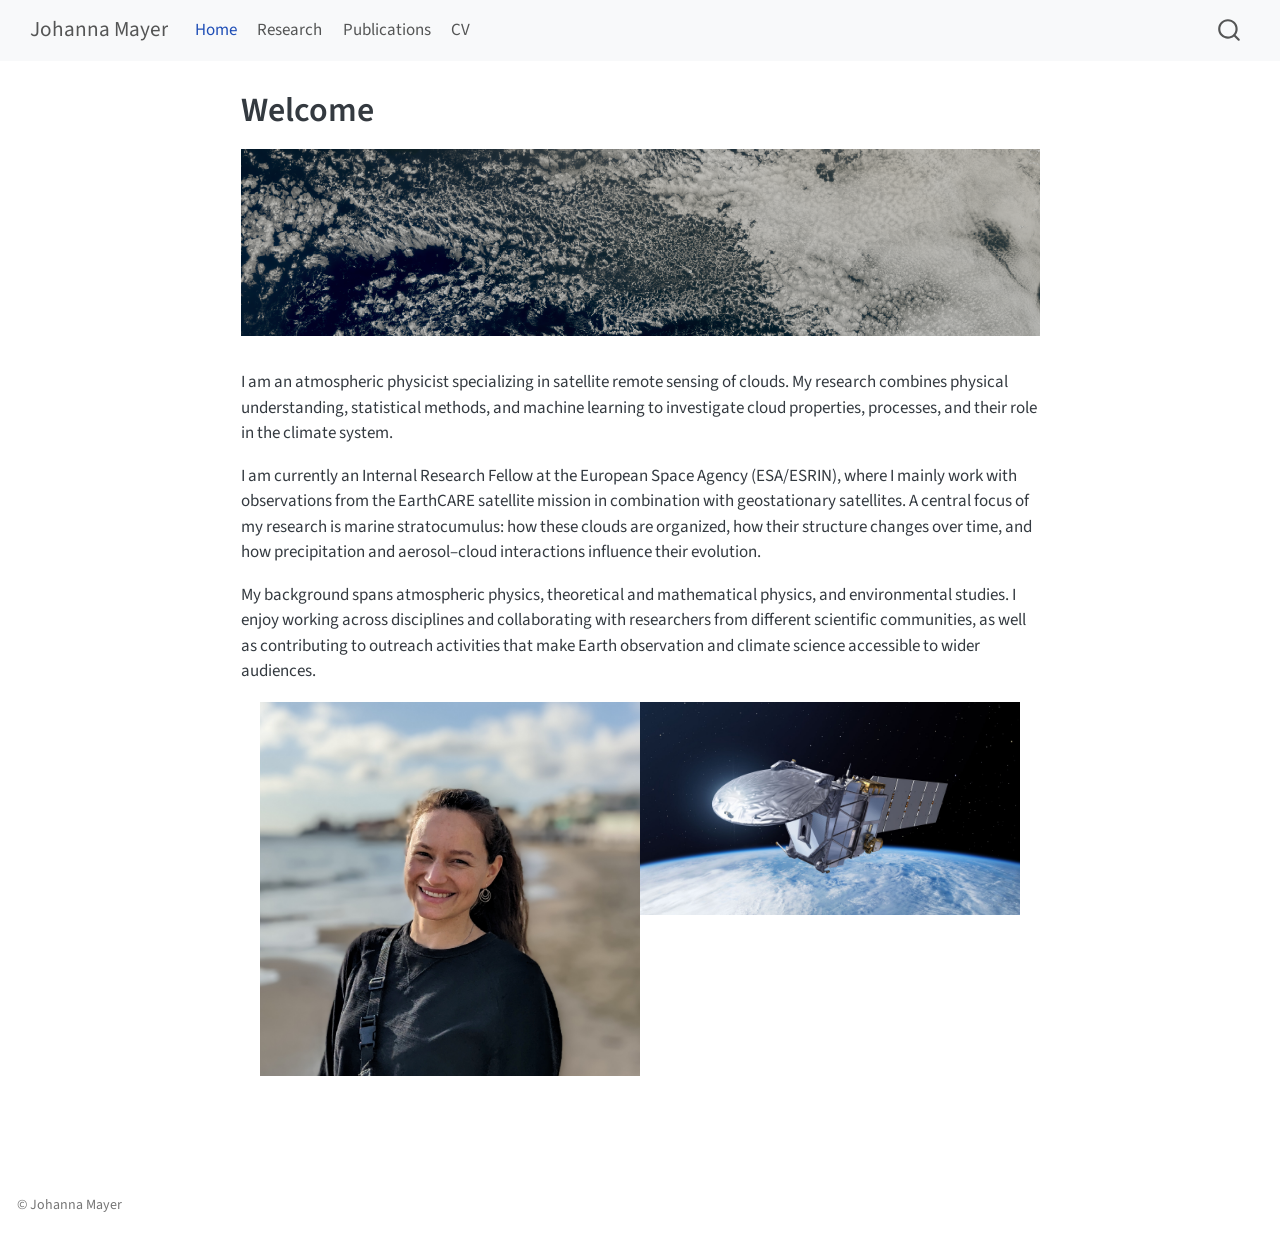
==== index.html @ 7d56ac1e "Built site for gh-pages" ====
<!DOCTYPE html>
<html xmlns="http://www.w3.org/1999/xhtml" lang="en" xml:lang="en"><head>

<meta charset="utf-8">
<meta name="generator" content="quarto-1.11.9">

<meta name="viewport" content="width=device-width, initial-scale=1.0, user-scalable=yes">


<title>Welcome – Johanna Mayer</title>
<style>
/* Default styles provided by pandoc.
** See https://pandoc.org/MANUAL.html#variables-for-html for config info.
*/
span.smallcaps{font-variant: small-caps;}
div.columns{display: flex; gap: 1.5em;}
div.column{flex: auto;}
@media screen {
div.columns{gap: min(4vw, 1.5em);}
div.column{overflow-x: auto;}
}
div.hanging-indent{margin-left: 1.5em; text-indent: -1.5em;}
ul.task-list{list-style: none;}
ul.task-list li input[type="checkbox"] {
  width: 0.8em;
  margin: 0 0.8em 0.2em -1em; /* quarto-specific, see https://github.com/quarto-dev/quarto-cli/issues/4556 */ 
  vertical-align: middle;
}
</style>


<script src="site_libs/quarto-nav/quarto-nav.js"></script>
<script src="site_libs/quarto-nav/headroom.min.js"></script>
<script src="site_libs/clipboard/clipboard.min.js"></script>
<script src="site_libs/quarto-search/autocomplete.umd.js"></script>
<script src="site_libs/quarto-search/fuse.min.js"></script>
<script src="site_libs/quarto-search/quarto-search.js"></script>
<meta name="quarto:offset" content="./">
<script src="site_libs/quarto-html/quarto.js" type="module"></script>
<script src="site_libs/quarto-html/tabsets/tabsets.js" type="module"></script>
<script src="site_libs/quarto-html/scrollable-regions/scrollable-regions.js" type="module"></script>
<script src="site_libs/quarto-html/popper.min.js"></script>
<script src="site_libs/quarto-html/tippy.umd.min.js"></script>
<script src="site_libs/quarto-html/anchor.min.js"></script>
<link href="site_libs/quarto-html/tippy.css" rel="stylesheet">
<link href="site_libs/quarto-html/quarto-syntax-highlighting-63b5708e65d6cd79cd7618c58d0c21e7.css" rel="stylesheet" id="quarto-text-highlighting-styles">
<script src="site_libs/bootstrap/bootstrap.min.js"></script>
<link href="site_libs/bootstrap/bootstrap-icons.css" rel="stylesheet">
<link href="site_libs/bootstrap/bootstrap-9c98f21c26e62cbdfc45883b480c3e02.min.css" rel="stylesheet" append-hash="true" id="quarto-bootstrap" data-mode="light">
<script id="quarto-search-options" type="application/json">{
  "location": "navbar",
  "copy-button": false,
  "collapse-after": 3,
  "panel-placement": "end",
  "type": "overlay",
  "limit": 50,
  "keyboard-shortcut": [
    "f",
    "/",
    "s"
  ],
  "show-item-context": false,
  "language": {
    "search-no-results-text": "No results",
    "search-matching-documents-text": "matching documents",
    "search-copy-link-title": "Copy link to search",
    "search-hide-matches-text": "Hide additional matches",
    "search-more-match-text": "more match in this document",
    "search-more-matches-text": "more matches in this document",
    "search-clear-button-title": "Clear",
    "search-text-placeholder": "",
    "search-detached-cancel-button-title": "Cancel",
    "search-submit-button-title": "Submit",
    "search-label": "Search"
  }
}</script>


</head>

<body class="nav-fixed fullcontent quarto-light"><a id="quarto-skip-link" class="visually-hidden-focusable" href="#quarto-document-content">Skip to main content</a>

<div id="quarto-search-results"></div>
  <header id="quarto-header" class="headroom fixed-top">
    <nav class="navbar navbar-expand-lg " data-bs-theme="dark" aria-label="Site">
      <div class="navbar-container container-fluid">
      <div class="navbar-brand-container mx-auto">
    <a class="navbar-brand" href="./index.html">
    <span class="navbar-title">Johanna Mayer</span>
    </a>
  </div>
          <button class="navbar-toggler" type="button" data-bs-toggle="collapse" data-bs-target="#navbarCollapse" aria-controls="navbarCollapse" aria-expanded="false" aria-label="Toggle navigation" onclick="if (window.quartoToggleHeadroom) { window.quartoToggleHeadroom(); }">
  <span class="navbar-toggler-icon"></span>
</button>
          <div class="collapse navbar-collapse" id="navbarCollapse">
            <ul class="navbar-nav navbar-nav-scroll me-auto">
  <li class="nav-item">
    <a class="nav-link active" href="./index.html" aria-current="page"> 
<span class="menu-text">Home</span></a>
  </li>  
  <li class="nav-item">
    <a class="nav-link" href="./research.html"> 
<span class="menu-text">Research</span></a>
  </li>  
  <li class="nav-item">
    <a class="nav-link" href="./publications.html"> 
<span class="menu-text">Publications</span></a>
  </li>  
  <li class="nav-item">
    <a class="nav-link" href="./cv.html"> 
<span class="menu-text">CV</span></a>
  </li>  
</ul>
          </div> <!-- /navcollapse -->
            <div class="quarto-navbar-tools">
</div>
            <div id="quarto-search" class="" title="Search"></div>
      </div> <!-- /container-fluid -->
    </nav>
</header>
<!-- content -->
<div id="quarto-content" class="quarto-container page-columns page-rows-contents page-layout-article page-navbar">
<!-- sidebar -->
<!-- margin-sidebar -->
    
<!-- main -->
<main class="content" id="quarto-document-content" tabindex="-1">

<header id="title-block-header" class="quarto-title-block default">
<div class="quarto-title">
<h1 class="title">Welcome</h1>
</div>



<div class="quarto-title-meta">

    
  
    
  </div>
  


</header>


<div class="quarto-figure quarto-figure-right">
<figure class="figure">
<p><img src="images/MTG_2026-09-02T1400_cropped.png" class="img-fluid quarto-figure quarto-figure-right figure-img" style="width:100.0%"></p>
</figure>
</div>
<p>I am an atmospheric physicist specializing in satellite remote sensing of clouds. My research combines physical understanding, statistical methods, and machine learning to investigate cloud properties, processes, and their role in the climate system.</p>
<p>I am currently an Internal Research Fellow at the European Space Agency (ESA/ESRIN), where I mainly work with observations from the EarthCARE satellite mission in combination with geostationary satellites. A central focus of my research is marine stratocumulus: how these clouds are organized, how their structure changes over time, and how precipitation and aerosol–cloud interactions influence their evolution.</p>
<p>My background spans atmospheric physics, theoretical and mathematical physics, and environmental studies. I enjoy working across disciplines and collaborating with researchers from different scientific communities, as well as contributing to outreach activities that make Earth observation and climate science accessible to wider audiences.</p>
<div class="columns">
<div class="column" style="width:50%;">
<div class="quarto-figure quarto-figure-right">
<figure class="figure">
<p><img src="images/foto_3.png" class="img-fluid quarto-figure quarto-figure-right figure-img" style="width:95.0%"></p>
</figure>
</div>
</div><div class="column" style="width:50%;">
<div class="quarto-figure quarto-figure-left">
<figure class="figure">
<p><img src="images/EarthCARE2.png" class="img-fluid quarto-figure quarto-figure-left figure-img" style="width:95.0%"></p>
</figure>
</div>
</div>
</div>



</main> <!-- /main -->
<script id="quarto-html-after-body" type="application/javascript">
  window.document.addEventListener("DOMContentLoaded", function (event) {
    const icon = "";
    const anchorJS = new window.AnchorJS();
    anchorJS.options = {
      placement: 'right',
      icon: icon
    };
    anchorJS.add('.anchored');
    const isCodeAnnotation = (el) => {
      for (const clz of el.classList) {
        if (clz.startsWith('code-annotation-')) {                     
          return true;
        }
      }
      return false;
    }
    const onCopySuccess = function(e) {
      // button target
      const button = e.trigger;
      // don't keep focus
      button.blur();
      // flash "checked"
      button.classList.add('code-copy-button-checked');
      var currentTitle = button.getAttribute("title");
      button.setAttribute("title", "Copied!");
      let tooltip;
      if (window.bootstrap) {
        button.setAttribute("data-bs-toggle", "tooltip");
        button.setAttribute("data-bs-placement", "left");
        button.setAttribute("data-bs-title", "Copied!");
        tooltip = new bootstrap.Tooltip(button, 
          { trigger: "manual", 
            customClass: "code-copy-button-tooltip",
            offset: [0, -8]});
        tooltip.show();    
      }
      setTimeout(function() {
        if (tooltip) {
          tooltip.hide();
          button.removeAttribute("data-bs-title");
          button.removeAttribute("data-bs-toggle");
          button.removeAttribute("data-bs-placement");
        }
        button.setAttribute("title", currentTitle);
        button.classList.remove('code-copy-button-checked');
      }, 1000);
      // clear code selection
      e.clearSelection();
    }
    const getTextToCopy = function(trigger) {
      const outerScaffold = trigger.parentElement.cloneNode(true);
      const codeEl = outerScaffold.querySelector('code');
      for (const childEl of codeEl.children) {
        if (isCodeAnnotation(childEl)) {
          childEl.remove();
        }
      }
      return codeEl.innerText;
    }
    const clipboard = new window.ClipboardJS('.code-copy-button:not([data-in-quarto-modal])', {
      text: getTextToCopy
    });
    clipboard.on('success', onCopySuccess);
    if (window.document.getElementById('quarto-embedded-source-code-modal')) {
      const clipboardModal = new window.ClipboardJS('.code-copy-button[data-in-quarto-modal]', {
        text: getTextToCopy,
        container: window.document.getElementById('quarto-embedded-source-code-modal')
      });
      clipboardModal.on('success', onCopySuccess);
    }
      var localhostRegex = new RegExp(/^(?:http|https):\/\/localhost\:?[0-9]*\//);
      var mailtoRegex = new RegExp(/^mailto:/);
        var filterRegex = new RegExp("https:\/\/johanna-mayer\.github\.io\/johanna-mayer\/");
      var isInternal = (href) => {
          return filterRegex.test(href) || localhostRegex.test(href) || mailtoRegex.test(href);
      }
      // Inspect non-navigation links and adorn them if external
      window.quartoDecorateExternalLinks = function (root) {
     var links = (root || window.document).querySelectorAll('a[href]:not(.nav-link):not(.navbar-brand):not(.toc-action):not(.sidebar-link):not(.sidebar-item-toggle):not(.pagination-link):not(.no-external):not([aria-hidden]):not(.dropdown-item):not(.quarto-navigation-tool):not(.about-link)');
      for (var i=0; i<links.length; i++) {
        const link = links[i];
        if (!isInternal(link.href)) {
          // undo the damage that might have been done by quarto-nav.js in the case of
          // links that we want to consider external
          if (link.dataset.originalHref !== undefined) {
            link.href = link.dataset.originalHref;
          }
          if (!link.classList.contains('no-external-icon')) {
          }
        }
      }
      };
      window.quartoDecorateExternalLinks(window.document);
    // Esc closes the popup (WCAG 1.4.13) and focus leaving both trigger and
    // popup closes it (WCAG 2.4.11); tippy handles neither for interactive popups.
    const hideOnEscAndFocusOut = {
      name: 'hideOnEscAndFocusOut',
      defaultValue: true,
      fn(instance) {
        const dismiss = () => {
          // A show scheduled by the trigger delay would otherwise reopen it
          instance.clearDelayTimeouts();
          instance.hide();
        };
        const onKeyDown = (event) => {
          if (event.key !== 'Escape') {
            return;
          }
          // Keep Esc from also reaching page handlers (e.g. reveal.js overview),
          // except an open reveal.js slide menu, which Esc should close too.
          // The menu handles keys only when its keyboard option is on.
          const menuHandlesEsc = window.Reveal?.getPlugin?.('menu')?.isOpen() &&
            window.Reveal.getConfig().menu?.keyboard !== false;
          if (!menuHandlesEsc) {
            event.stopPropagation();
          }
          if (instance.popper.contains(window.document.activeElement)) {
            // Disabled while refocusing so the focus trigger does not reopen it
            instance.disable();
            instance.reference.focus();
            instance.enable();
          }
          dismiss();
        };
        const onFocusOut = (event) => {
          const target = event.relatedTarget;
          if (target && !instance.reference.contains(target) &&
              !instance.popper.contains(target)) {
            dismiss();
          }
        };
        // On the trigger too: a click trigger (code-annotations: select) has no
        // blur handling. Attached for the instance's lifetime so leaving the
        // trigger also cancels a show still pending on the trigger delay.
        instance.reference.addEventListener('focusout', onFocusOut);
        return {
          onShow() {
            window.document.addEventListener('keydown', onKeyDown, true);
            instance.popper.addEventListener('focusout', onFocusOut);
          },
          onHide() {
            window.document.removeEventListener('keydown', onKeyDown, true);
            instance.popper.removeEventListener('focusout', onFocusOut);
          },
          onDestroy() {
            instance.reference.removeEventListener('focusout', onFocusOut);
          },
        };
      },
    };
    function tippyHover(el, contentFn, onTriggerFn, onUntriggerFn) {
      const config = {
        allowHTML: true,
        maxWidth: 500,
        delay: 100,
        arrow: false,
        appendTo: function(el) {
            return el.parentElement;
        },
        interactive: true,
        interactiveBorder: 10,
        theme: 'quarto',
        placement: 'bottom-start',
        plugins: [hideOnEscAndFocusOut],
      };
      if (contentFn) {
        config.content = contentFn;
      }
      if (onTriggerFn) {
        config.onTrigger = onTriggerFn;
      }
      if (onUntriggerFn) {
        config.onUntrigger = onUntriggerFn;
      }
      window.tippy(el, config); 
    }
    const noterefs = window.document.querySelectorAll('a[role="doc-noteref"]');
    for (var i=0; i<noterefs.length; i++) {
      const ref = noterefs[i];
      tippyHover(ref, function() {
        // use id or data attribute instead here
        let href = ref.getAttribute('data-footnote-href') || ref.getAttribute('href');
        try { href = new URL(href).hash; } catch {}
        const id = href.replace(/^#\/?/, "");
        const note = window.document.getElementById(id);
        if (note) {
          return note.innerHTML;
        } else {
          return "";
        }
      });
    }
    const xrefs = window.document.querySelectorAll('a.quarto-xref');
    const processXRef = (id, note) => {
      // Strip column container classes
      const stripColumnClz = (el) => {
        el.classList.remove("page-full", "page-columns");
        if (el.children) {
          for (const child of el.children) {
            stripColumnClz(child);
          }
        }
      }
      stripColumnClz(note)
      if (id === null || id.startsWith('sec-')) {
        // Special case sections, only their first couple elements
        const container = document.createElement("div");
        if (note.children && note.children.length > 2) {
          container.appendChild(note.children[0].cloneNode(true));
          for (let i = 1; i < note.children.length; i++) {
            const child = note.children[i];
            if (child.tagName === "P" && child.innerText === "") {
              continue;
            } else {
              container.appendChild(child.cloneNode(true));
              break;
            }
          }
          if (window.Quarto?.typesetMath) {
            window.Quarto.typesetMath(container);
          }
          return container.innerHTML
        } else {
          if (window.Quarto?.typesetMath) {
            window.Quarto.typesetMath(note);
          }
          return note.innerHTML;
        }
      } else {
        // Remove any anchor links if they are present
        const anchorLink = note.querySelector('a.anchorjs-link');
        if (anchorLink) {
          anchorLink.remove();
        }
        if (window.Quarto?.typesetMath) {
          window.Quarto.typesetMath(note);
        }
        if (note.classList.contains("callout")) {
          return note.outerHTML;
        } else {
          return note.innerHTML;
        }
      }
    }
    for (var i=0; i<xrefs.length; i++) {
      const xref = xrefs[i];
      tippyHover(xref, undefined, function(instance) {
        instance.disable();
        let url = xref.getAttribute('href');
        let hash = undefined; 
        if (url.startsWith('#')) {
          hash = url;
        } else {
          try { hash = new URL(url).hash; } catch {}
        }
        if (hash) {
          const id = hash.replace(/^#\/?/, "");
          const note = window.document.getElementById(id);
          if (note !== null) {
            try {
              const html = processXRef(id, note.cloneNode(true));
              instance.setContent(html);
            } finally {
              instance.enable();
              instance.show();
            }
          } else {
            // See if we can fetch this
            fetch(url.split('#')[0])
            .then(res => res.text())
            .then(html => {
              const parser = new DOMParser();
              const htmlDoc = parser.parseFromString(html, "text/html");
              const note = htmlDoc.getElementById(id);
              if (note !== null) {
                const html = processXRef(id, note);
                instance.setContent(html);
              } 
            }).finally(() => {
              instance.enable();
              instance.show();
            });
          }
        } else {
          // See if we can fetch a full url (with no hash to target)
          // This is a special case and we should probably do some content thinning / targeting
          fetch(url)
          .then(res => res.text())
          .then(html => {
            const parser = new DOMParser();
            const htmlDoc = parser.parseFromString(html, "text/html");
            const note = htmlDoc.querySelector('main.content');
            if (note !== null) {
              // This should only happen for chapter cross references
              // (since there is no id in the URL)
              // remove the first header
              if (note.children.length > 0 && note.children[0].tagName === "HEADER") {
                note.children[0].remove();
              }
              const html = processXRef(null, note);
              instance.setContent(html);
            } 
          }).finally(() => {
            instance.enable();
            instance.show();
          });
        }
      }, function(instance) {
      });
    }
        let selectedAnnoteEl;
        const selectorForAnnotation = ( cell, annotation) => {
          let cellAttr = 'data-code-cell="' + cell + '"';
          let lineAttr = 'data-code-annotation="' +  annotation + '"';
          const selector = 'span[' + cellAttr + '][' + lineAttr + ']';
          return selector;
        }
        const selectCodeLines = (annoteEl) => {
          const doc = window.document;
          const targetCell = annoteEl.getAttribute("data-target-cell");
          const targetAnnotation = annoteEl.getAttribute("data-target-annotation");
          const annoteSpan = window.document.querySelector(selectorForAnnotation(targetCell, targetAnnotation));
          const lines = annoteSpan.getAttribute("data-code-lines").split(",");
          const lineIds = lines.map((line) => {
            return targetCell + "-" + line;
          })
          // Each band is positioned against its own containing block, which is
          // not the offsetParent of the lines, so place it from client rects.
          const placeBand = (band, firstEl, lastEl, codeBlock) => {
            const container = band.offsetParent;
            if (container === null) {
              return;
            }
            const containerRect = container.getBoundingClientRect();
            // Reveal.js scales slides with a transform, so convert client
            // pixels back to the CSS pixels of the container.
            const scale = containerRect.height / container.offsetHeight || 1;
            const firstRect = firstEl.getBoundingClientRect();
            const lastRect = lastEl.getBoundingClientRect();
            const top = (firstRect.top - containerRect.top) / scale - container.clientTop + container.scrollTop;
            const height = (lastRect.bottom - firstRect.top) / scale;
            band.style.top = top - 2 + "px";
            band.style.height = height + 4 + "px";
            if (codeBlock) {
              // Without the copy button wrapper, the containing block is wider
              // than the code block, so span the code block explicitly.
              const blockRect = codeBlock.getBoundingClientRect();
              band.style.left = (blockRect.left - containerRect.left) / scale - container.clientLeft + container.scrollLeft + "px";
              band.style.width = blockRect.width / scale + "px";
            }
          };
          if (lineIds.length > 0) {
            const el = window.document.getElementById(lineIds[0]);
            const lastEl = window.document.getElementById(lineIds[lineIds.length - 1]);
            const parent = el.parentElement.parentElement;
            // cook up a div (if necessary) and position it
            let div = window.document.getElementById("code-annotation-line-highlight");
            if (div === null) {
              div = window.document.createElement("div");
              div.setAttribute("id", "code-annotation-line-highlight");
              div.style.position = 'absolute';
              parent.appendChild(div);
            }
            placeBand(div, el, lastEl, parent.closest("div.sourceCode") || parent);
            let gutterDiv = window.document.getElementById("code-annotation-line-highlight-gutter");
            if (gutterDiv === null) {
              gutterDiv = window.document.createElement("div");
              gutterDiv.setAttribute("id", "code-annotation-line-highlight-gutter");
              gutterDiv.style.position = 'absolute';
              const codeCell = window.document.getElementById(targetCell);
              const gutter = codeCell.querySelector('.code-annotation-gutter');
              gutter.appendChild(gutterDiv);
            }
            placeBand(gutterDiv, el, lastEl);
            selectedAnnoteEl = annoteEl;
          }
        };
        const unselectCodeLines = () => {
          const elementsIds = ["code-annotation-line-highlight", "code-annotation-line-highlight-gutter"];
          elementsIds.forEach((elId) => {
            const div = window.document.getElementById(elId);
            if (div) {
              div.remove();
            }
          });
          selectedAnnoteEl = undefined;
        };
          // Handle positioning of the toggle
      window.addEventListener(
        "resize",
        throttle(() => {
          elRect = undefined;
          if (selectedAnnoteEl) {
            selectCodeLines(selectedAnnoteEl);
          }
        }, 10)
      );
      function throttle(fn, ms) {
      let throttle = false;
      let timer;
        return (...args) => {
          if(!throttle) { // first call gets through
              fn.apply(this, args);
              throttle = true;
          } else { // all the others get throttled
              if(timer) clearTimeout(timer); // cancel #2
              timer = setTimeout(() => {
                fn.apply(this, args);
                timer = throttle = false;
              }, ms);
          }
        };
      }
        // Attach click handler to the DT
        const annoteDls = window.document.querySelectorAll('dt[data-target-cell]');
        for (const annoteDlNode of annoteDls) {
          annoteDlNode.addEventListener('click', (event) => {
            const clickedEl = event.target;
            if (clickedEl !== selectedAnnoteEl) {
              unselectCodeLines();
              const activeEl = window.document.querySelector('dt[data-target-cell].code-annotation-active');
              if (activeEl) {
                activeEl.classList.remove('code-annotation-active');
              }
              selectCodeLines(clickedEl);
              clickedEl.classList.add('code-annotation-active');
            } else {
              // Unselect the line
              unselectCodeLines();
              clickedEl.classList.remove('code-annotation-active');
            }
          });
        }
    const findCites = (el) => {
      const parentEl = el.parentElement;
      if (parentEl) {
        const cites = parentEl.dataset.cites;
        if (cites) {
          return {
            el,
            cites: cites.split(' ')
          };
        } else {
          return findCites(el.parentElement)
        }
      } else {
        return undefined;
      }
    };
    var bibliorefs = window.document.querySelectorAll('a[role="doc-biblioref"]');
    for (var i=0; i<bibliorefs.length; i++) {
      const ref = bibliorefs[i];
      const citeInfo = findCites(ref);
      if (citeInfo) {
        tippyHover(citeInfo.el, function() {
          var popup = window.document.createElement('div');
          citeInfo.cites.forEach(function(cite) {
            var citeDiv = window.document.createElement('div');
            citeDiv.classList.add('hanging-indent');
            citeDiv.classList.add('csl-entry');
            var biblioDiv = window.document.getElementById('ref-' + cite);
            if (biblioDiv) {
              citeDiv.innerHTML = biblioDiv.innerHTML;
            }
            popup.appendChild(citeDiv);
          });
          return popup.innerHTML;
        });
      }
    }
  });
  </script>
  <script type="application/javascript">
  window.quartoScrollableRegionsLabels = {"code":"Scrollable code","output":"Scrollable output"};
  </script>
</div> <!-- /content -->
<footer class="footer">
  <div class="nav-footer">
    <div class="nav-footer-left">
<p>© Johanna Mayer</p>
</div>   
    <div class="nav-footer-center">
      &nbsp;
    </div>
    <div class="nav-footer-right">
      &nbsp;
    </div>
  </div>
</footer>




</body></html>
---- site_libs/quarto-html/tippy.css ----
.tippy-box[data-animation=fade][data-state=hidden]{opacity:0}[data-tippy-root]{max-width:calc(100vw - 10px)}.tippy-box{position:relative;background-color:#333;color:#fff;border-radius:4px;font-size:14px;line-height:1.4;white-space:normal;outline:0;transition-property:transform,visibility,opacity}.tippy-box[data-placement^=top]>.tippy-arrow{bottom:0}.tippy-box[data-placement^=top]>.tippy-arrow:before{bottom:-7px;left:0;border-width:8px 8px 0;border-top-color:initial;transform-origin:center top}.tippy-box[data-placement^=bottom]>.tippy-arrow{top:0}.tippy-box[data-placement^=bottom]>.tippy-arrow:before{top:-7px;left:0;border-width:0 8px 8px;border-bottom-color:initial;transform-origin:center bottom}.tippy-box[data-placement^=left]>.tippy-arrow{right:0}.tippy-box[data-placement^=left]>.tippy-arrow:before{border-width:8px 0 8px 8px;border-left-color:initial;right:-7px;transform-origin:center left}.tippy-box[data-placement^=right]>.tippy-arrow{left:0}.tippy-box[data-placement^=right]>.tippy-arrow:before{left:-7px;border-width:8px 8px 8px 0;border-right-color:initial;transform-origin:center right}.tippy-box[data-inertia][data-state=visible]{transition-timing-function:cubic-bezier(.54,1.5,.38,1.11)}.tippy-arrow{width:16px;height:16px;color:#333}.tippy-arrow:before{content:"";position:absolute;border-color:transparent;border-style:solid}.tippy-content{position:relative;padding:5px 9px;z-index:1}
---- site_libs/quarto-html/quarto-syntax-highlighting-63b5708e65d6cd79cd7618c58d0c21e7.css ----
/* quarto syntax highlight colors */
:root {
  --quarto-hl-ot-color: #003B4F;
  --quarto-hl-at-color: #657422;
  --quarto-hl-ss-color: #20794D;
  --quarto-hl-an-color: #5E5E5E;
  --quarto-hl-fu-color: #4758AB;
  --quarto-hl-st-color: #20794D;
  --quarto-hl-cf-color: #003B4F;
  --quarto-hl-op-color: #5E5E5E;
  --quarto-hl-er-color: #AD0000;
  --quarto-hl-bn-color: #AD0000;
  --quarto-hl-al-color: #AD0000;
  --quarto-hl-va-color: #111111;
  --quarto-hl-bu-color: inherit;
  --quarto-hl-ex-color: inherit;
  --quarto-hl-pp-color: #AD0000;
  --quarto-hl-in-color: #5E5E5E;
  --quarto-hl-vs-color: #20794D;
  --quarto-hl-wa-color: #5E5E5E;
  --quarto-hl-do-color: #5E5E5E;
  --quarto-hl-im-color: #00769E;
  --quarto-hl-ch-color: #20794D;
  --quarto-hl-dt-color: #AD0000;
  --quarto-hl-fl-color: #AD0000;
  --quarto-hl-co-color: #5E5E5E;
  --quarto-hl-cv-color: #5E5E5E;
  --quarto-hl-cn-color: #8f5902;
  --quarto-hl-sc-color: #5E5E5E;
  --quarto-hl-dv-color: #AD0000;
  --quarto-hl-kw-color: #003B4F;
}

/* other quarto variables */
:root {
  --quarto-font-monospace: SFMono-Regular, Menlo, Monaco, Consolas, "Liberation Mono", "Courier New", monospace;
}

/* syntax highlight based on Pandoc's rules */
pre > code.sourceCode > span {
  color: #003B4F;
}

code.sourceCode > span {
  color: #003B4F;
}

div.sourceCode,
div.sourceCode pre.sourceCode {
  color: #003B4F;
}

/* Normal */
code span {
  color: #003B4F;
}

/* Alert */
code span.al {
  color: #AD0000;
  font-style: inherit;
}

/* Annotation */
code span.an {
  color: #5E5E5E;
  font-style: inherit;
}

/* Attribute */
code span.at {
  color: #657422;
  font-style: inherit;
}

/* BaseN */
code span.bn {
  color: #AD0000;
  font-style: inherit;
}

/* BuiltIn */
code span.bu {
  font-style: inherit;
}

/* ControlFlow */
code span.cf {
  color: #003B4F;
  font-weight: bold;
  font-style: inherit;
}

/* Char */
code span.ch {
  color: #20794D;
  font-style: inherit;
}

/* Constant */
code span.cn {
  color: #8f5902;
  font-style: inherit;
}

/* Comment */
code span.co {
  color: #5E5E5E;
  font-style: inherit;
}

/* CommentVar */
code span.cv {
  color: #5E5E5E;
  font-style: italic;
}

/* Documentation */
code span.do {
  color: #5E5E5E;
  font-style: italic;
}

/* DataType */
code span.dt {
  color: #AD0000;
  font-style: inherit;
}

/* DecVal */
code span.dv {
  color: #AD0000;
  font-style: inherit;
}

/* Error */
code span.er {
  color: #AD0000;
  font-style: inherit;
}

/* Extension */
code span.ex {
  font-style: inherit;
}

/* Float */
code span.fl {
  color: #AD0000;
  font-style: inherit;
}

/* Function */
code span.fu {
  color: #4758AB;
  font-style: inherit;
}

/* Import */
code span.im {
  color: #00769E;
  font-style: inherit;
}

/* Information */
code span.in {
  color: #5E5E5E;
  font-style: inherit;
}

/* Keyword */
code span.kw {
  color: #003B4F;
  font-weight: bold;
  font-style: inherit;
}

/* Operator */
code span.op {
  color: #5E5E5E;
  font-style: inherit;
}

/* Other */
code span.ot {
  color: #003B4F;
  font-style: inherit;
}

/* Preprocessor */
code span.pp {
  color: #AD0000;
  font-style: inherit;
}

/* SpecialChar */
code span.sc {
  color: #5E5E5E;
  font-style: inherit;
}

/* SpecialString */
code span.ss {
  color: #20794D;
  font-style: inherit;
}

/* String */
code span.st {
  color: #20794D;
  font-style: inherit;
}

/* Variable */
code span.va {
  color: #111111;
  font-style: inherit;
}

/* VerbatimString */
code span.vs {
  color: #20794D;
  font-style: inherit;
}

/* Warning */
code span.wa {
  color: #5E5E5E;
  font-style: italic;
}

.prevent-inlining {
  content: "</";
}

/*# sourceMappingURL=054cc16b9e9817627be6994582d2ffb5.css.map */
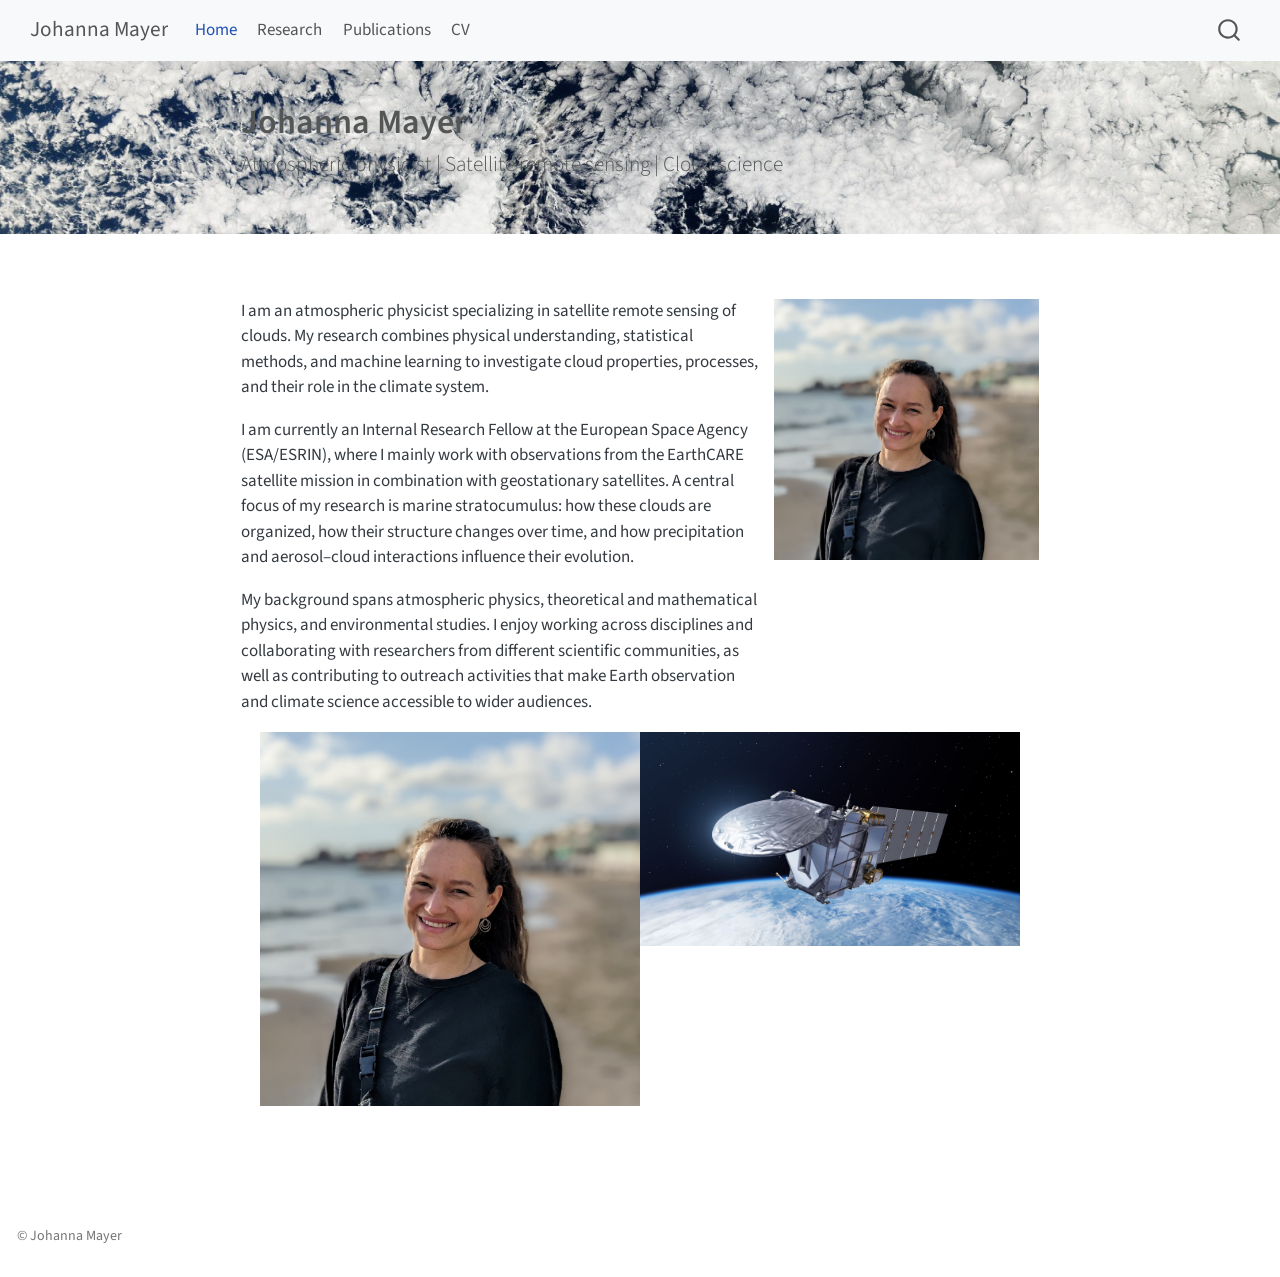
==== commit 39573d1d: "Built site for gh-pages" ====
--- a/index.html
+++ b/index.html
@@ -7,7 +7,7 @@
 <meta name="viewport" content="width=device-width, initial-scale=1.0, user-scalable=yes">
 
 
-<title>Welcome – Johanna Mayer</title>
+<title>Johanna Mayer</title>
 <style>
 /* Default styles provided by pandoc.
 ** See https://pandoc.org/MANUAL.html#variables-for-html for config info.
@@ -74,6 +74,13 @@
     "search-label": "Search"
   }
 }</script>
+<style>
+
+      .quarto-title-block .quarto-title-banner {
+        background-image: url(images/MODIS-2026-08-27.png);
+background-size: cover;
+      }
+</style>
 
 
 </head>
@@ -81,7 +88,7 @@
 <body class="nav-fixed fullcontent quarto-light"><a id="quarto-skip-link" class="visually-hidden-focusable" href="#quarto-document-content">Skip to main content</a>
 
 <div id="quarto-search-results"></div>
-  <header id="quarto-header" class="headroom fixed-top">
+  <header id="quarto-header" class="headroom fixed-top quarto-banner">
     <nav class="navbar navbar-expand-lg " data-bs-theme="dark" aria-label="Site">
       <div class="navbar-container container-fluid">
       <div class="navbar-brand-container mx-auto">
@@ -119,40 +126,47 @@
     </nav>
 </header>
 <!-- content -->
-<div id="quarto-content" class="quarto-container page-columns page-rows-contents page-layout-article page-navbar">
+<header id="title-block-header" class="quarto-title-block default page-columns page-full">
+  <div class="quarto-title-banner page-columns page-full">
+    <div class="quarto-title column-body">
+      <h1 class="title">Johanna Mayer</h1>
+            <p class="subtitle lead">Atmospheric physicist | Satellite remote sensing | Cloud science</p>
+                      </div>
+  </div>
+    
+  
+  <div class="quarto-title-meta">
+
+      
+    
+      
+    </div>
+    
+  
+  </header><div id="quarto-content" class="quarto-container page-columns page-rows-contents page-layout-article page-navbar">
 <!-- sidebar -->
 <!-- margin-sidebar -->
     
 <!-- main -->
-<main class="content" id="quarto-document-content" tabindex="-1">
-
-<header id="title-block-header" class="quarto-title-block default">
-<div class="quarto-title">
-<h1 class="title">Welcome</h1>
-</div>
-
-
-
-<div class="quarto-title-meta">
-
-    
-  
-    
-  </div>
-  
-
-
-</header>
-
-
-<div class="quarto-figure quarto-figure-right">
-<figure class="figure">
-<p><img src="images/MTG_2026-09-02T1400_cropped.png" class="img-fluid quarto-figure quarto-figure-right figure-img" style="width:100.0%"></p>
-</figure>
-</div>
+<main class="content quarto-banner-title-block" id="quarto-document-content" tabindex="-1">
+
+
+
+
+
+<div class="columns">
+<div class="column" style="width:65%;">
 <p>I am an atmospheric physicist specializing in satellite remote sensing of clouds. My research combines physical understanding, statistical methods, and machine learning to investigate cloud properties, processes, and their role in the climate system.</p>
 <p>I am currently an Internal Research Fellow at the European Space Agency (ESA/ESRIN), where I mainly work with observations from the EarthCARE satellite mission in combination with geostationary satellites. A central focus of my research is marine stratocumulus: how these clouds are organized, how their structure changes over time, and how precipitation and aerosol–cloud interactions influence their evolution.</p>
 <p>My background spans atmospheric physics, theoretical and mathematical physics, and environmental studies. I enjoy working across disciplines and collaborating with researchers from different scientific communities, as well as contributing to outreach activities that make Earth observation and climate science accessible to wider audiences.</p>
+</div><div class="column" style="width:35%;">
+<div class="quarto-figure quarto-figure-right">
+<figure class="figure">
+<p><img src="images/foto_3.png" class="img-fluid quarto-figure quarto-figure-right figure-img" style="width:95.0%"></p>
+</figure>
+</div>
+</div>
+</div>
 <div class="columns">
 <div class="column" style="width:50%;">
 <div class="quarto-figure quarto-figure-right">
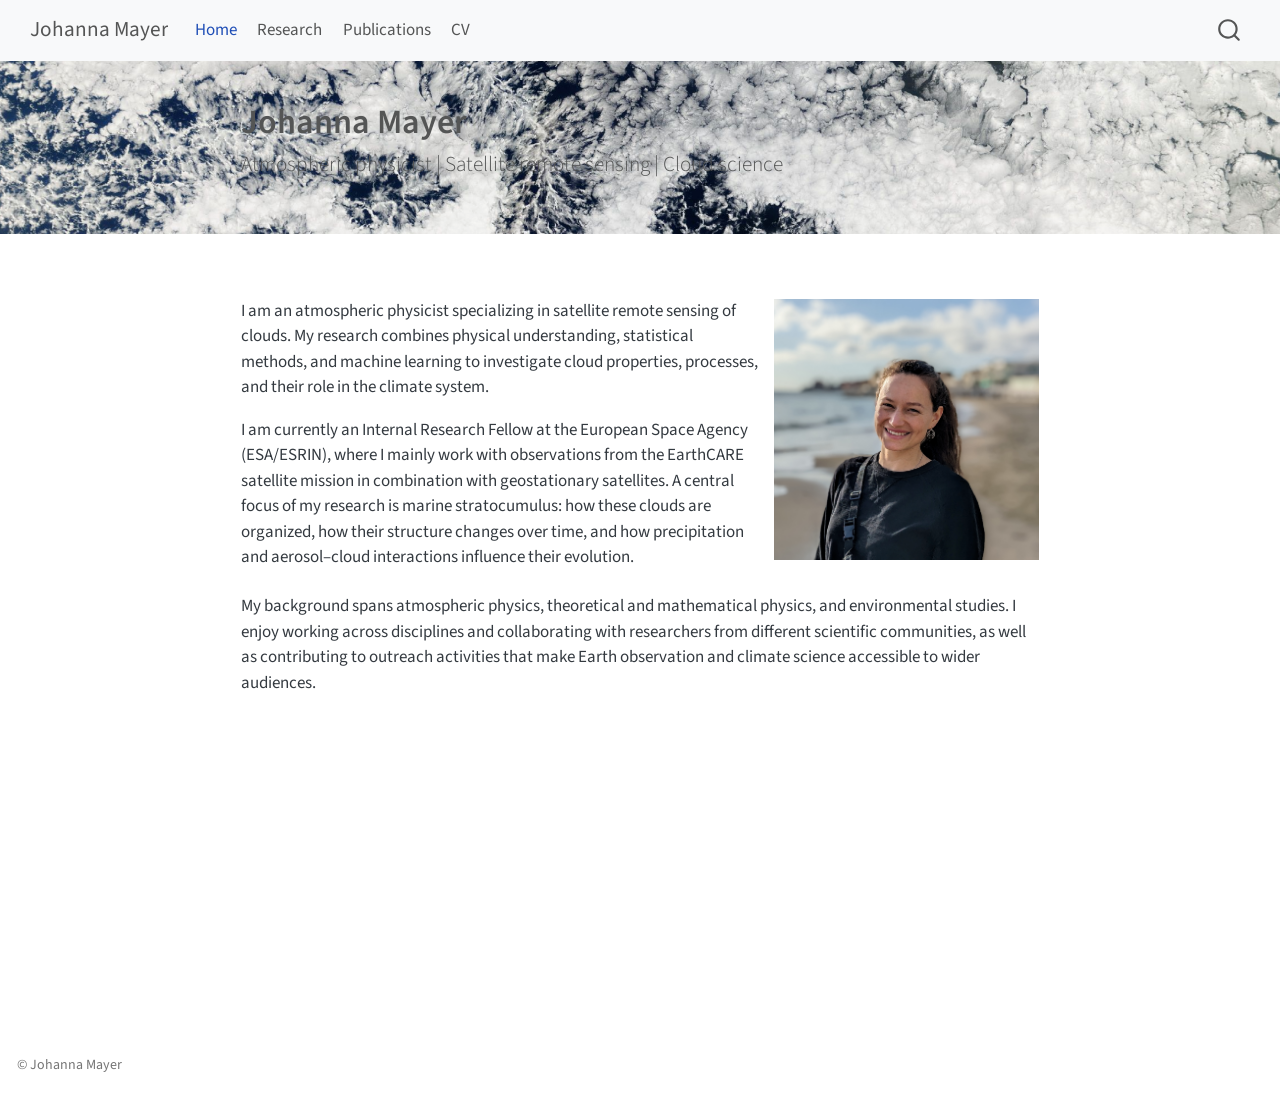
==== commit 5e373b49: "Built site for gh-pages" ====
--- a/index.html
+++ b/index.html
@@ -158,7 +158,6 @@
 <div class="column" style="width:65%;">
 <p>I am an atmospheric physicist specializing in satellite remote sensing of clouds. My research combines physical understanding, statistical methods, and machine learning to investigate cloud properties, processes, and their role in the climate system.</p>
 <p>I am currently an Internal Research Fellow at the European Space Agency (ESA/ESRIN), where I mainly work with observations from the EarthCARE satellite mission in combination with geostationary satellites. A central focus of my research is marine stratocumulus: how these clouds are organized, how their structure changes over time, and how precipitation and aerosol–cloud interactions influence their evolution.</p>
-<p>My background spans atmospheric physics, theoretical and mathematical physics, and environmental studies. I enjoy working across disciplines and collaborating with researchers from different scientific communities, as well as contributing to outreach activities that make Earth observation and climate science accessible to wider audiences.</p>
 </div><div class="column" style="width:35%;">
 <div class="quarto-figure quarto-figure-right">
 <figure class="figure">
@@ -167,21 +166,7 @@
 </div>
 </div>
 </div>
-<div class="columns">
-<div class="column" style="width:50%;">
-<div class="quarto-figure quarto-figure-right">
-<figure class="figure">
-<p><img src="images/foto_3.png" class="img-fluid quarto-figure quarto-figure-right figure-img" style="width:95.0%"></p>
-</figure>
-</div>
-</div><div class="column" style="width:50%;">
-<div class="quarto-figure quarto-figure-left">
-<figure class="figure">
-<p><img src="images/EarthCARE2.png" class="img-fluid quarto-figure quarto-figure-left figure-img" style="width:95.0%"></p>
-</figure>
-</div>
-</div>
-</div>
+<p>My background spans atmospheric physics, theoretical and mathematical physics, and environmental studies. I enjoy working across disciplines and collaborating with researchers from different scientific communities, as well as contributing to outreach activities that make Earth observation and climate science accessible to wider audiences.</p>
 
 
 
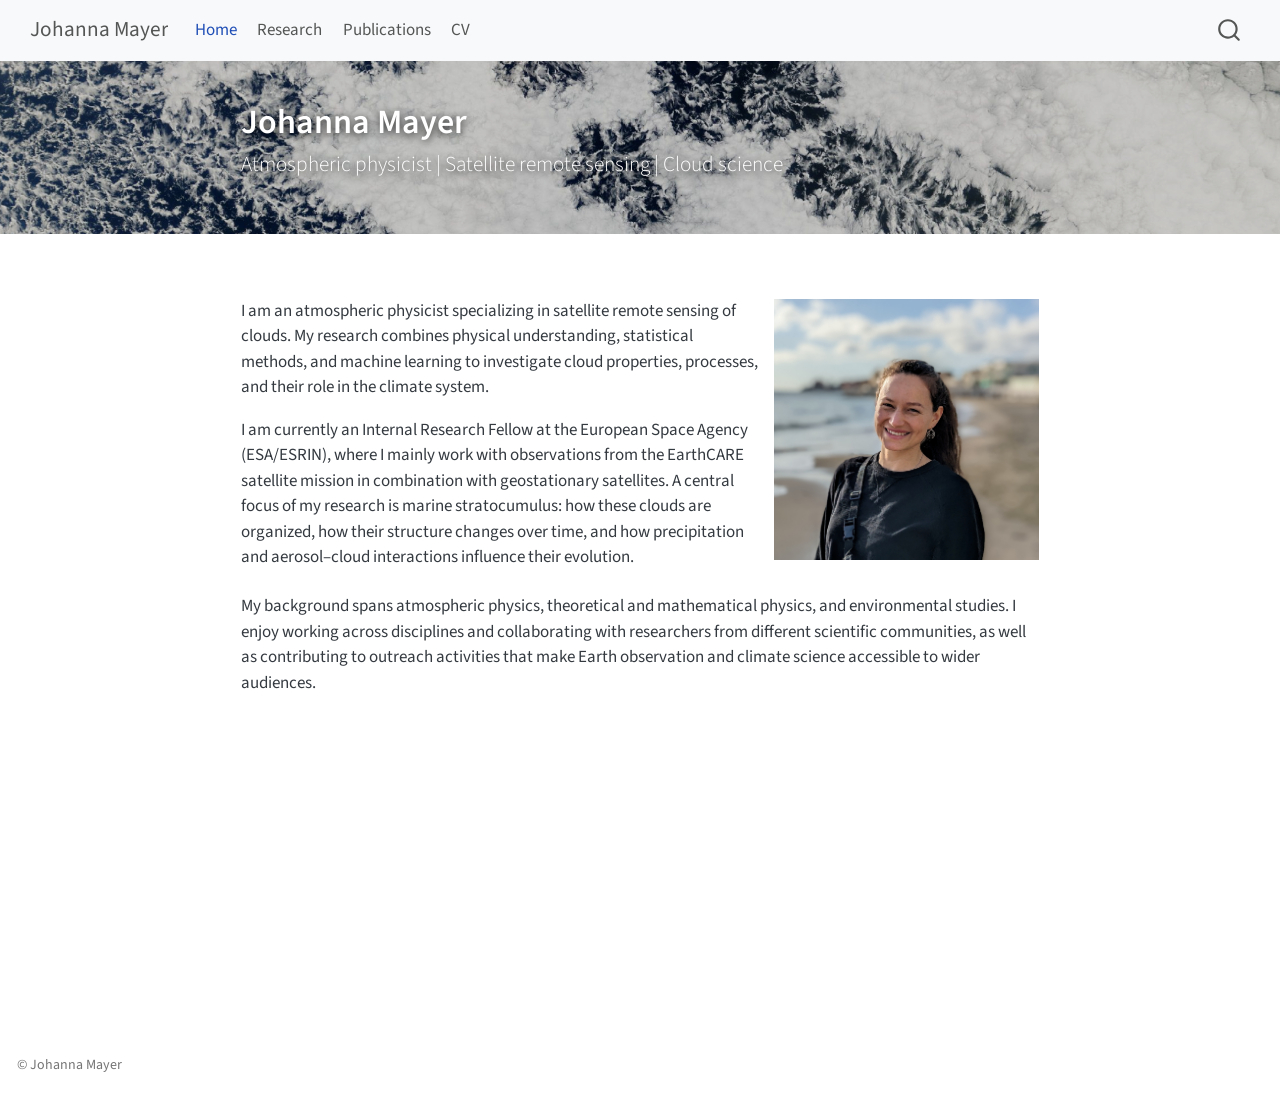
==== commit 34c8b951: "Built site for gh-pages" ====
--- a/index.html
+++ b/index.html
@@ -83,6 +83,7 @@
 </style>
 
 
+<link rel="stylesheet" href="styles.css">
 </head>
 
 <body class="nav-fixed fullcontent quarto-light"><a id="quarto-skip-link" class="visually-hidden-focusable" href="#quarto-document-content">Skip to main content</a>
--- a/styles.css
+++ b/styles.css
@@ -0,0 +1,12 @@
+.quarto-title-block .quarto-title-banner .title,
+.quarto-title-block .quarto-title-banner .subtitle {
+  color: white;
+  text-shadow: 0 2px 8px rgba(0, 0, 0, 0.8);
+}
+
+.quarto-title-block .quarto-title-banner {
+  background-color: rgba(0, 0, 0, 0.2);
+  background-blend-mode: darken;
+  background-size: cover;
+  background-position: center;
+}
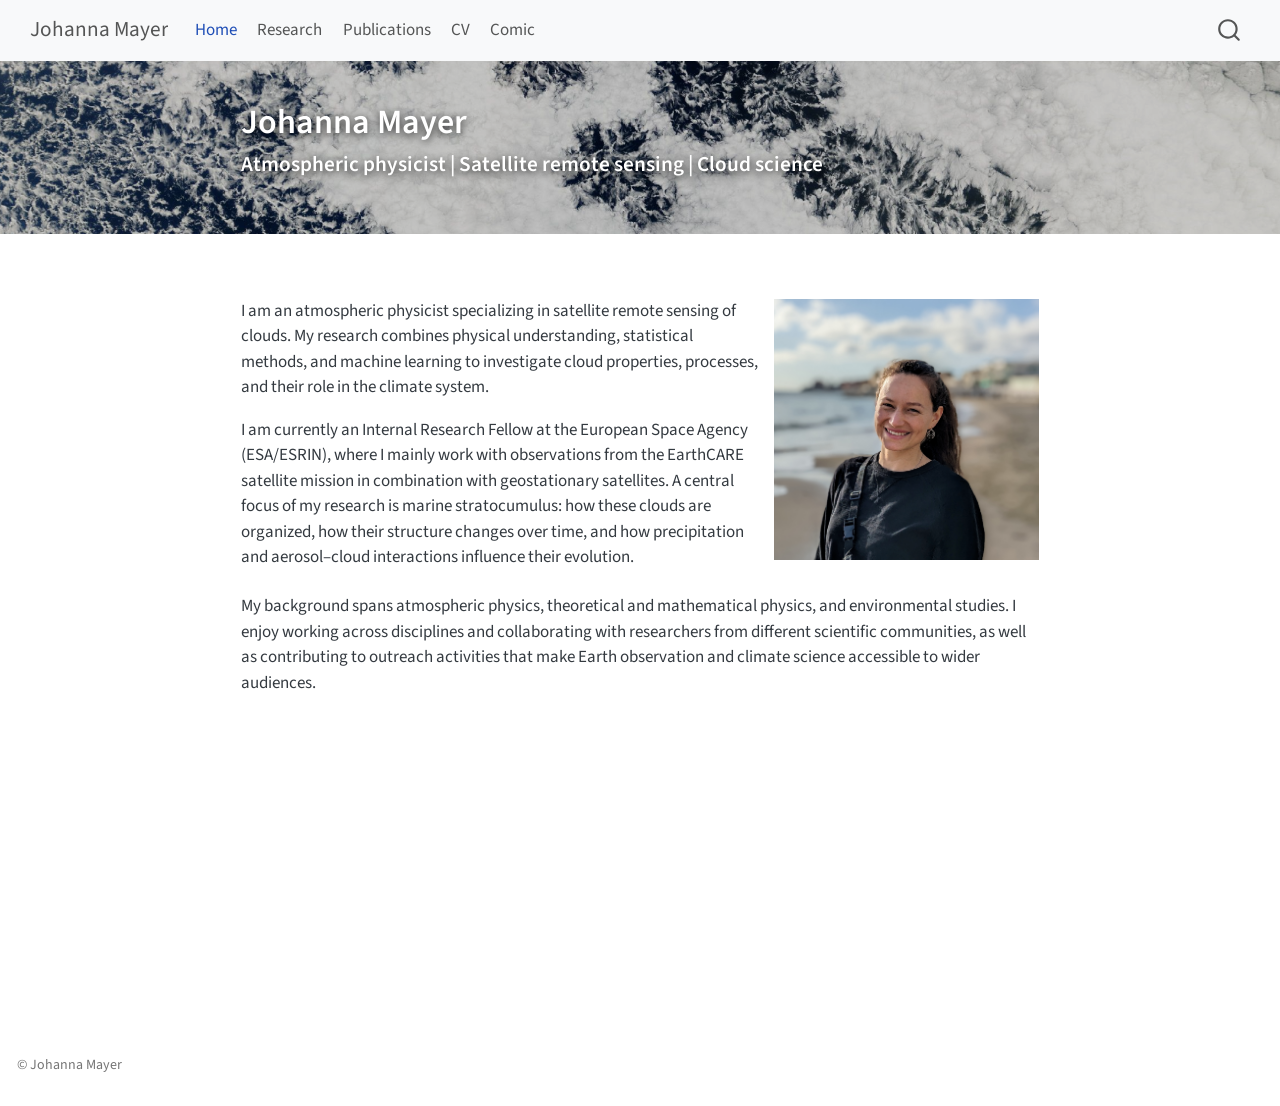
==== commit 67f4ee5c: "Built site for gh-pages" ====
--- a/index.html
+++ b/index.html
@@ -118,6 +118,10 @@
     <a class="nav-link" href="./cv.html"> 
 <span class="menu-text">CV</span></a>
   </li>  
+  <li class="nav-item">
+    <a class="nav-link" href="./comic.html"> 
+<span class="menu-text">Comic</span></a>
+  </li>  
 </ul>
           </div> <!-- /navcollapse -->
             <div class="quarto-navbar-tools">
--- a/styles.css
+++ b/styles.css
@@ -1,6 +1,7 @@
 .quarto-title-block .quarto-title-banner .title,
 .quarto-title-block .quarto-title-banner .subtitle {
   color: white;
+  font-weight: 600;
   text-shadow: 0 2px 8px rgba(0, 0, 0, 0.8);
 }
 
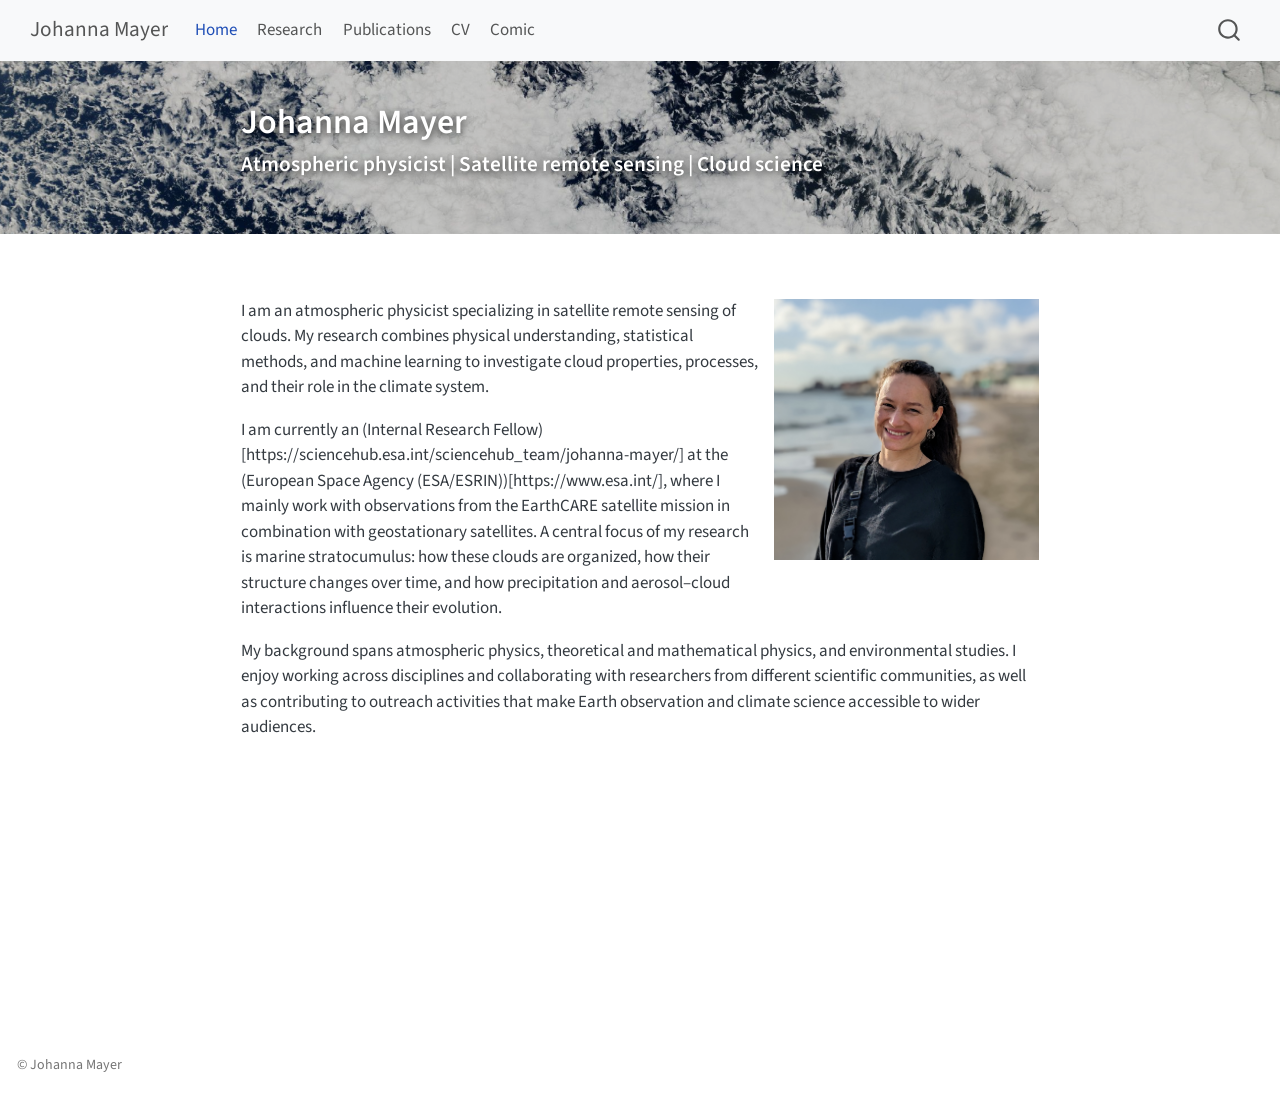
==== commit 80bb0b14: "Built site for gh-pages" ====
--- a/index.html
+++ b/index.html
@@ -46,7 +46,7 @@
 <link href="site_libs/quarto-html/quarto-syntax-highlighting-63b5708e65d6cd79cd7618c58d0c21e7.css" rel="stylesheet" id="quarto-text-highlighting-styles">
 <script src="site_libs/bootstrap/bootstrap.min.js"></script>
 <link href="site_libs/bootstrap/bootstrap-icons.css" rel="stylesheet">
-<link href="site_libs/bootstrap/bootstrap-9c98f21c26e62cbdfc45883b480c3e02.min.css" rel="stylesheet" append-hash="true" id="quarto-bootstrap" data-mode="light">
+<link href="site_libs/bootstrap/bootstrap-86d01a451078f71662fa36760f71fc18.min.css" rel="stylesheet" append-hash="true" id="quarto-bootstrap" data-mode="light">
 <script id="quarto-search-options" type="application/json">{
   "location": "navbar",
   "copy-button": false,
@@ -162,7 +162,7 @@
 <div class="columns">
 <div class="column" style="width:65%;">
 <p>I am an atmospheric physicist specializing in satellite remote sensing of clouds. My research combines physical understanding, statistical methods, and machine learning to investigate cloud properties, processes, and their role in the climate system.</p>
-<p>I am currently an Internal Research Fellow at the European Space Agency (ESA/ESRIN), where I mainly work with observations from the EarthCARE satellite mission in combination with geostationary satellites. A central focus of my research is marine stratocumulus: how these clouds are organized, how their structure changes over time, and how precipitation and aerosol–cloud interactions influence their evolution.</p>
+<p>I am currently an (Internal Research Fellow)[https://sciencehub.esa.int/sciencehub_team/johanna-mayer/] at the (European Space Agency (ESA/ESRIN))[https://www.esa.int/], where I mainly work with observations from the EarthCARE satellite mission in combination with geostationary satellites. A central focus of my research is marine stratocumulus: how these clouds are organized, how their structure changes over time, and how precipitation and aerosol–cloud interactions influence their evolution.</p>
 </div><div class="column" style="width:35%;">
 <div class="quarto-figure quarto-figure-right">
 <figure class="figure">
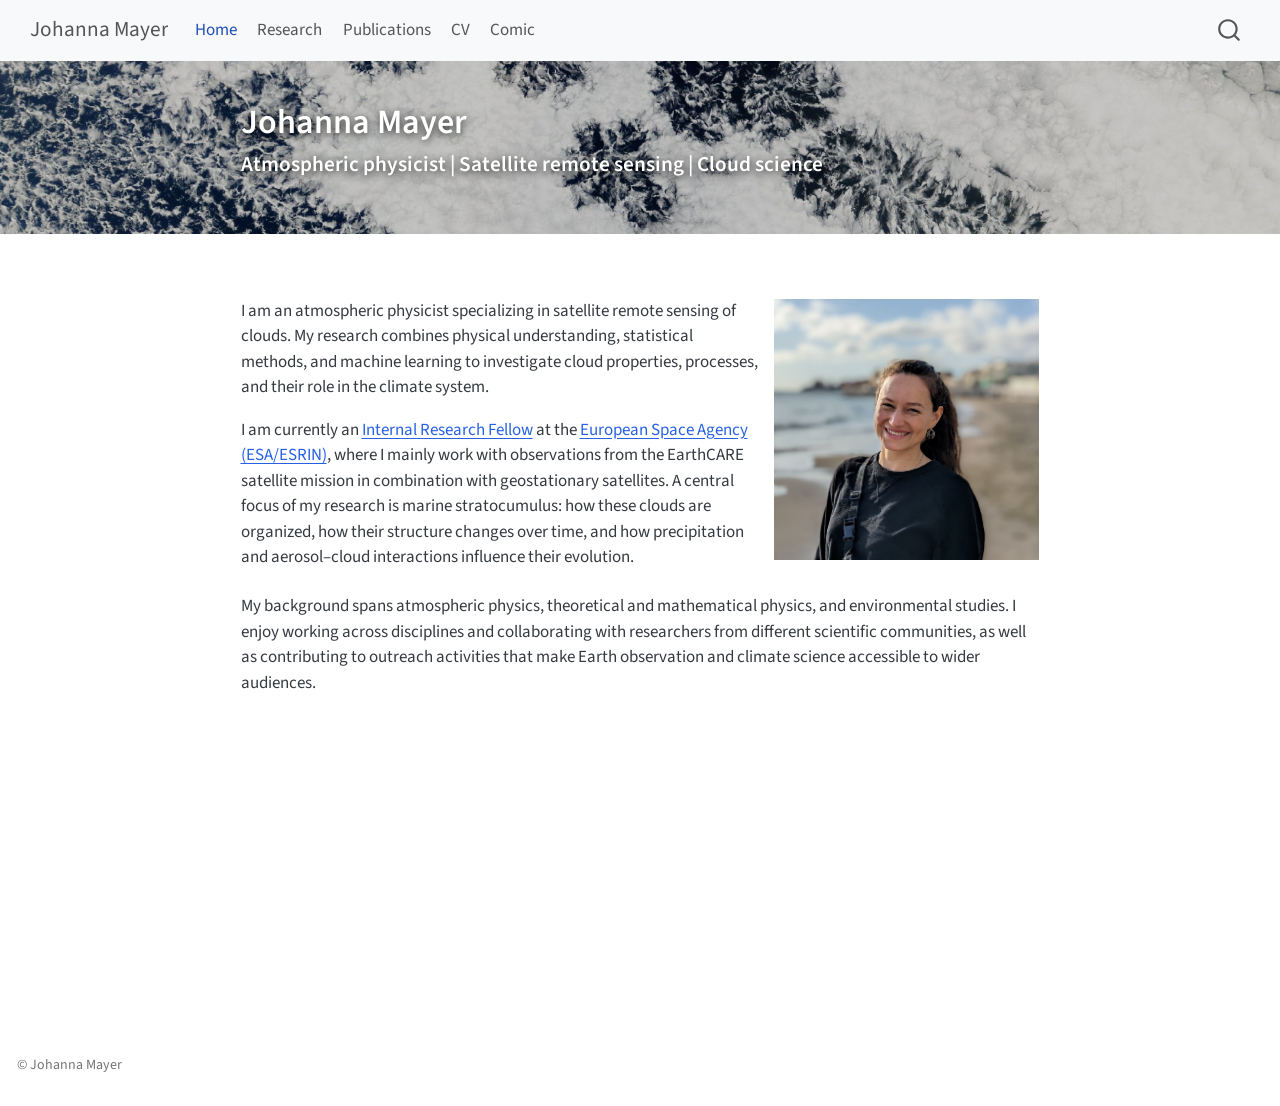
==== commit 068fe04e: "Built site for gh-pages" ====
--- a/index.html
+++ b/index.html
@@ -162,7 +162,7 @@
 <div class="columns">
 <div class="column" style="width:65%;">
 <p>I am an atmospheric physicist specializing in satellite remote sensing of clouds. My research combines physical understanding, statistical methods, and machine learning to investigate cloud properties, processes, and their role in the climate system.</p>
-<p>I am currently an (Internal Research Fellow)[https://sciencehub.esa.int/sciencehub_team/johanna-mayer/] at the (European Space Agency (ESA/ESRIN))[https://www.esa.int/], where I mainly work with observations from the EarthCARE satellite mission in combination with geostationary satellites. A central focus of my research is marine stratocumulus: how these clouds are organized, how their structure changes over time, and how precipitation and aerosol–cloud interactions influence their evolution.</p>
+<p>I am currently an <a href="https://sciencehub.esa.int/sciencehub_team/johanna-mayer/">Internal Research Fellow</a> at the <a href="https://www.esa.int/">European Space Agency (ESA/ESRIN)</a>, where I mainly work with observations from the EarthCARE satellite mission in combination with geostationary satellites. A central focus of my research is marine stratocumulus: how these clouds are organized, how their structure changes over time, and how precipitation and aerosol–cloud interactions influence their evolution.</p>
 </div><div class="column" style="width:35%;">
 <div class="quarto-figure quarto-figure-right">
 <figure class="figure">
